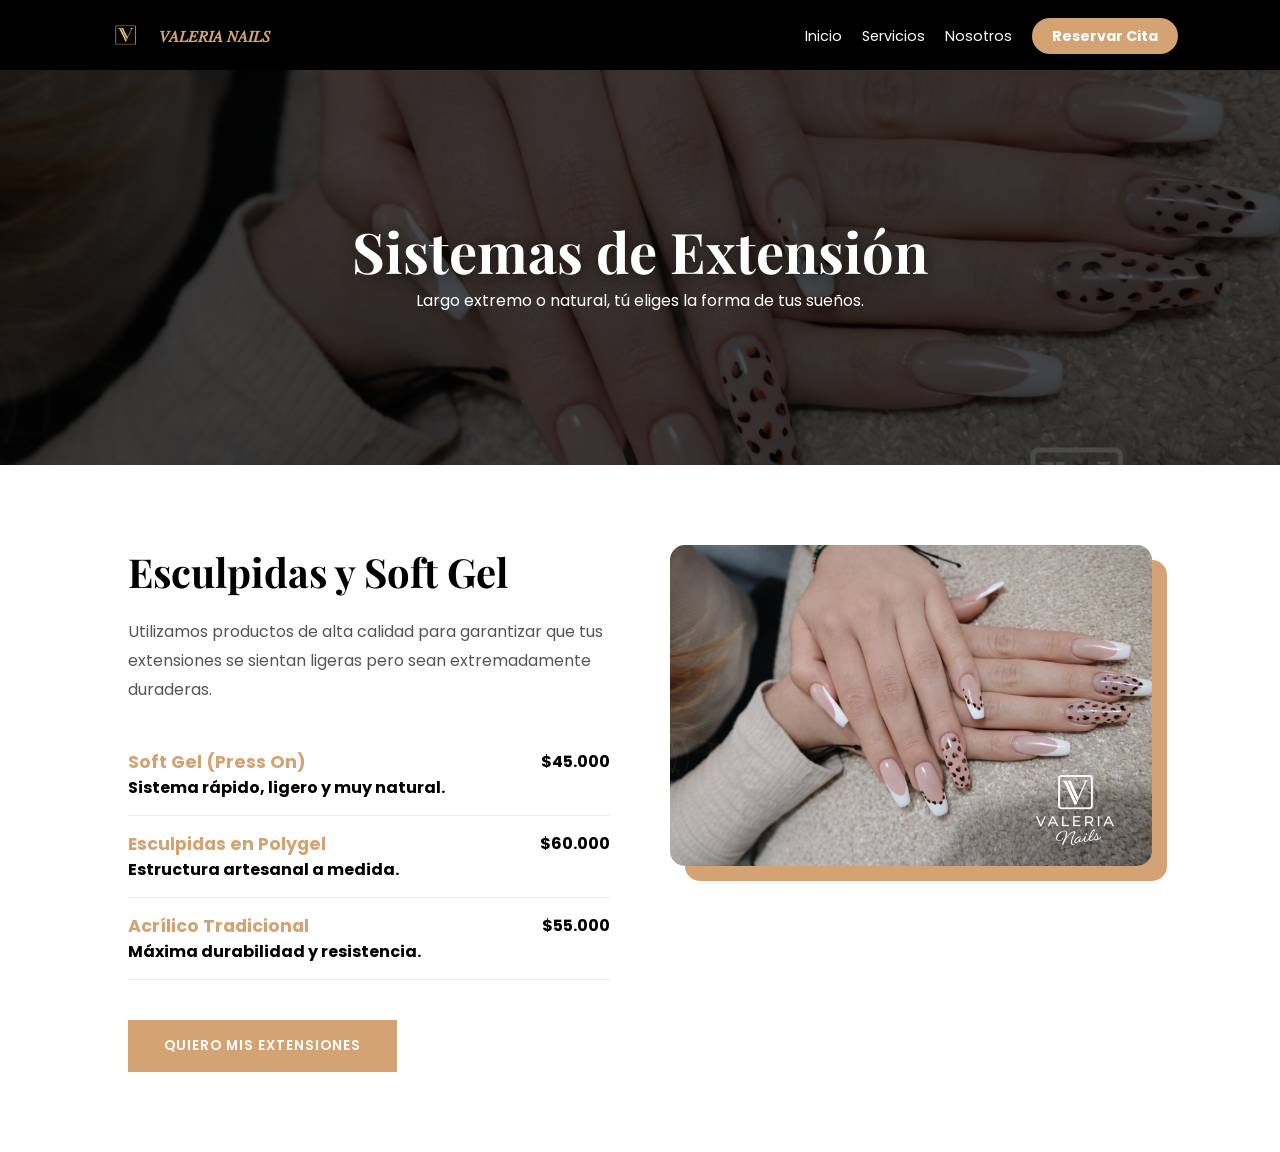
==== extensiones.html @ e7d4e642 "Add files via upload" ====
<!DOCTYPE html>
<html lang="es">
<head>
    <meta charset="UTF-8">
    <meta name="viewport" content="width=device-width, initial-scale=1.0">
    <title>Sistemas de Extensión | Valeria Nails</title>
    <link rel="stylesheet" href="css/style.css">
    <link href="https://fonts.googleapis.com/css2?family=Playfair+Display:wght@700&family=Poppins:wght@300;400;600&display=swap" rel="stylesheet">
</head>
<body>
    <nav class="navbar">
        <div class="logo-container">
            <img src="logo.png" alt="Logo" class="logo-img">
            <div class="logo-text">𝑉𝐴𝐿𝐸𝑅𝐼𝐴 𝑁𝐴𝐼𝐿𝑆</div>
        </div>
        <ul class="nav-links">
            <li><a href="index.html">Inicio</a></li>
            <li><a href="index.html#servicios">Servicios</a></li>
            <li><a href="nosotros.html">Nosotros</a></li>
            <li><a href="https://wa.me/TU_NUMERO" class="btn-cita">Reservar Cita</a></li>
        </ul>
    </nav>

    <header class="service-header-simple" style="background-image: linear-gradient(rgba(0,0,0,0.7), rgba(0,0,0,0.7)), url('manos y logo.jpeg');">
        <h1>Sistemas de Extensión</h1>
        <p>Largo extremo o natural, tú eliges la forma de tus sueños.</p>
    </header>

    <main class="detail-content">
        <div class="detail-text">
            <h2>Esculpidas y Soft Gel</h2>
            <p>Utilizamos productos de alta calidad para garantizar que tus extensiones se sientan ligeras pero sean extremadamente duraderas.</p>
            
            <ul class="price-box">
                <li><span><strong>Soft Gel (Press On)</strong><br>Sistema rápido, ligero y muy natural.</span> <span>$45.000</span></li>
                <li><span><strong>Esculpidas en Polygel</strong><br>Estructura artesanal a medida.</span> <span>$60.000</span></li>
                <li><span><strong>Acrílico Tradicional</strong><br>Máxima durabilidad y resistencia.</span> <span>$55.000</span></li>
            </ul>

            <a href="https://wa.me/TU_NUMERO" class="btn-hero-primary">Quiero mis Extensiones</a>
        </div>
        <div class="detail-img-container">
            <img src="manos y logo.jpeg" alt="Extensiones Detalle">
        </div>
    </main>
</body>
</html>
---- css/style.css ----
/* =========================================
   1. RESET Y BASES
   ========================================= */
* { 
    margin: 0; 
    padding: 0; 
    box-sizing: border-box; 
    font-family: 'Poppins', sans-serif; 
}

html { 
    scroll-behavior: smooth; 
}

body { 
    background: #fff; 
    overflow-x: hidden; 
}

/* =========================================
   2. NAVBAR (MENÚ FIJO)
   ========================================= */
.navbar {
    position: fixed; 
    top: 0; 
    width: 100%;
    display: flex; 
    justify-content: space-between; 
    align-items: center;
    padding: 15px 8%; 
    background: #000; 
    z-index: 2000;
}

.logo-container { display: flex; align-items: center; gap: 10px; }
.logo-img { height: 40px; }
.logo-text { 
    font-family: 'Playfair Display', serif; 
    color: #d4a373; 
    font-weight: bold; 
}

.nav-links { display: flex; list-style: none; gap: 20px; align-items: center; }
.nav-links a { 
    text-decoration: none; 
    color: #fff; 
    font-size: 0.9rem; 
    transition: 0.3s;
}

.nav-links a:hover { color: #d4a373; }

.btn-cita { 
    background: #d4a373; 
    padding: 8px 20px; 
    border-radius: 50px; 
    font-weight: bold; 
    color: #fff !important;
    transition: 0.3s; 
}

.btn-cita:hover { 
    background: #fff; 
    color: #000 !important; 
}

/* =========================================
   3. HERO (INICIO CON IMAGEN - INDEX)
   ========================================= */
.hero {
    height: 100vh;
    width: 100%;
    background: linear-gradient(rgba(0, 0, 0, 0.65), rgba(0, 0, 0, 0.65)), 
                url('../manos y logo.jpeg'); 
    background-size: cover;
    background-position: center;
    background-attachment: fixed; 
    display: flex;
    justify-content: center;
    align-items: center;
    text-align: center;
    color: #fff;
}

.hero-content {
    max-width: 900px;
    padding: 0 20px;
    animation: fadeInHero 1.5s ease-out;
}

.hero-logo-central {
    width: 200px;
    margin-bottom: 25px;
    filter: drop-shadow(0 0 15px rgba(212, 163, 115, 0.5));
}

.hero h1 {
    font-family: 'Playfair Display', serif;
    font-size: 4rem;
    margin-bottom: 15px;
    text-shadow: 2px 2px 10px rgba(0,0,0,0.5);
}

.hero p {
    color: #d4a373;
    letter-spacing: 4px;
    text-transform: uppercase;
    font-size: 1.1rem;
    margin-bottom: 35px;
    font-weight: 400;
}

.hero-btns {
    display: flex;
    gap: 20px;
    justify-content: center;
}

.btn-hero-primary {
    background: #d4a373;
    color: #fff;
    padding: 15px 35px;
    text-decoration: none;
    font-weight: 600;
    text-transform: uppercase;
    font-size: 0.85rem;
    letter-spacing: 1px;
    transition: 0.3s ease;
    border: 1px solid #d4a373;
    display: inline-block;
}

.btn-hero-primary:hover {
    background: transparent;
    color: #d4a373;
}

.btn-hero-secondary {
    background: transparent;
    color: #fff;
    padding: 15px 35px;
    text-decoration: none;
    font-weight: 600;
    text-transform: uppercase;
    font-size: 0.85rem;
    letter-spacing: 1px;
    border: 1px solid #fff;
    transition: 0.3s ease;
}

.btn-hero-secondary:hover {
    background: #fff;
    color: #000;
}

/* =========================================
   4. SECCIÓN SERVICIOS (TARJETAS)
   ========================================= */
.services-section { 
    padding: 100px 8%; 
    background: #fff; 
    text-align: center; 
}

.services-header { margin-bottom: 50px; }
.services-header h2 { font-family: 'Playfair Display', serif; font-size: 3rem; }
.services-header span { 
    color: #d4a373; 
    text-transform: uppercase; 
    letter-spacing: 3px; 
    font-size: 0.8rem; 
    font-weight: 600;
}

.categories-container {
    display: flex; 
    gap: 25px; 
    justify-content: center; 
    flex-wrap: wrap;
}

.category-card {
    position: relative; 
    width: 320px; 
    height: 450px;
    border-radius: 15px; 
    overflow: hidden;
    background-size: cover; 
    background-position: center;
    cursor: pointer; 
    transition: transform 0.4s ease;
    display: block; /* Asegura que el enlace ocupe toda la tarjeta */
}

.category-card:hover { transform: translateY(-10px); }

.category-overlay {
    position: absolute; 
    bottom: 0; 
    width: 100%; 
    height: 100%;
    background: linear-gradient(transparent, rgba(0,0,0,0.9));
    display: flex; 
    flex-direction: column; 
    justify-content: flex-end;
    padding: 30px; 
    transition: 0.5s ease;
}

.category-card:hover .category-overlay {
    background: rgba(0, 0, 0, 0.85);
    backdrop-filter: blur(4px);
    justify-content: center;
}

.category-info h3 { 
    font-family: 'Playfair Display', serif; 
    color: #d4a373; 
    font-size: 1.8rem; 
}

.category-info p { 
    color: #fff; 
    font-size: 0.9rem; 
    margin-bottom: 10px; 
}

.view-more { 
    color: #d4a373; 
    font-weight: bold; 
    font-size: 0.7rem; 
    text-transform: uppercase; 
}

.category-details {
    max-height: 0; 
    opacity: 0; 
    overflow: hidden; 
    transition: 0.5s ease;
}

.category-card:hover .category-details {
    max-height: 300px; 
    opacity: 1; 
    margin-top: 20px;
}

.category-details ul { list-style: none; text-align: left; }
.category-details ul li {
    color: #fff; 
    font-size: 0.85rem; 
    margin-bottom: 10px;
    border-left: 2px solid #d4a373; 
    padding-left: 10px;
}

/* =========================================
   5. PÁGINAS DE DETALLE DE SERVICIO (NUEVO)
   ========================================= */
.service-header-simple {
    height: 45vh;
    background-size: cover;
    background-position: center;
    display: flex;
    flex-direction: column;
    justify-content: center;
    align-items: center;
    color: #fff;
    text-align: center;
    margin-top: 60px;
}

.service-header-simple h1 { 
    font-family: 'Playfair Display', serif; 
    font-size: 3.5rem; 
    text-shadow: 2px 2px 15px rgba(0,0,0,0.5);
}

.detail-content { 
    padding: 80px 10%; 
    display: grid; 
    grid-template-columns: 1fr 1fr; 
    gap: 60px; 
    background: #fff;
}

.detail-text h2 { 
    font-family: 'Playfair Display', serif; 
    font-size: 2.5rem; 
    margin-bottom: 20px; 
    color: #000;
}

.detail-text p { 
    color: #555; 
    line-height: 1.8; 
    margin-bottom: 30px; 
}

.price-box { 
    list-style: none; 
    margin-bottom: 40px; 
}

.price-box li { 
    display: flex; 
    justify-content: space-between; 
    padding: 15px 0; 
    border-bottom: 1px solid #eee; 
}

.price-box li strong { color: #d4a373; font-size: 1.1rem; }
.price-box li span { font-weight: bold; color: #000; }

.detail-img-container img { 
    width: 100%; 
    border-radius: 15px; 
    box-shadow: 15px 15px 0px #d4a373; 
}

/* =========================================
   6. RESPONSIVO Y ANIMACIONES
   ========================================= */
@keyframes fadeInHero {
    from { opacity: 0; transform: translateY(20px); }
    to { opacity: 1; transform: translateY(0); }
}

@media (max-width: 768px) {
    .hero h1 { font-size: 2.5rem; }
    .hero-btns { flex-direction: column; gap: 10px; align-items: center; }
    .btn-hero-primary, .btn-hero-secondary { width: 80%; text-align: center; }
    .nav-links { display: none; }
    .detail-content { grid-template-columns: 1fr; text-align: center; }
    .price-box li { flex-direction: column; gap: 5px; }
}
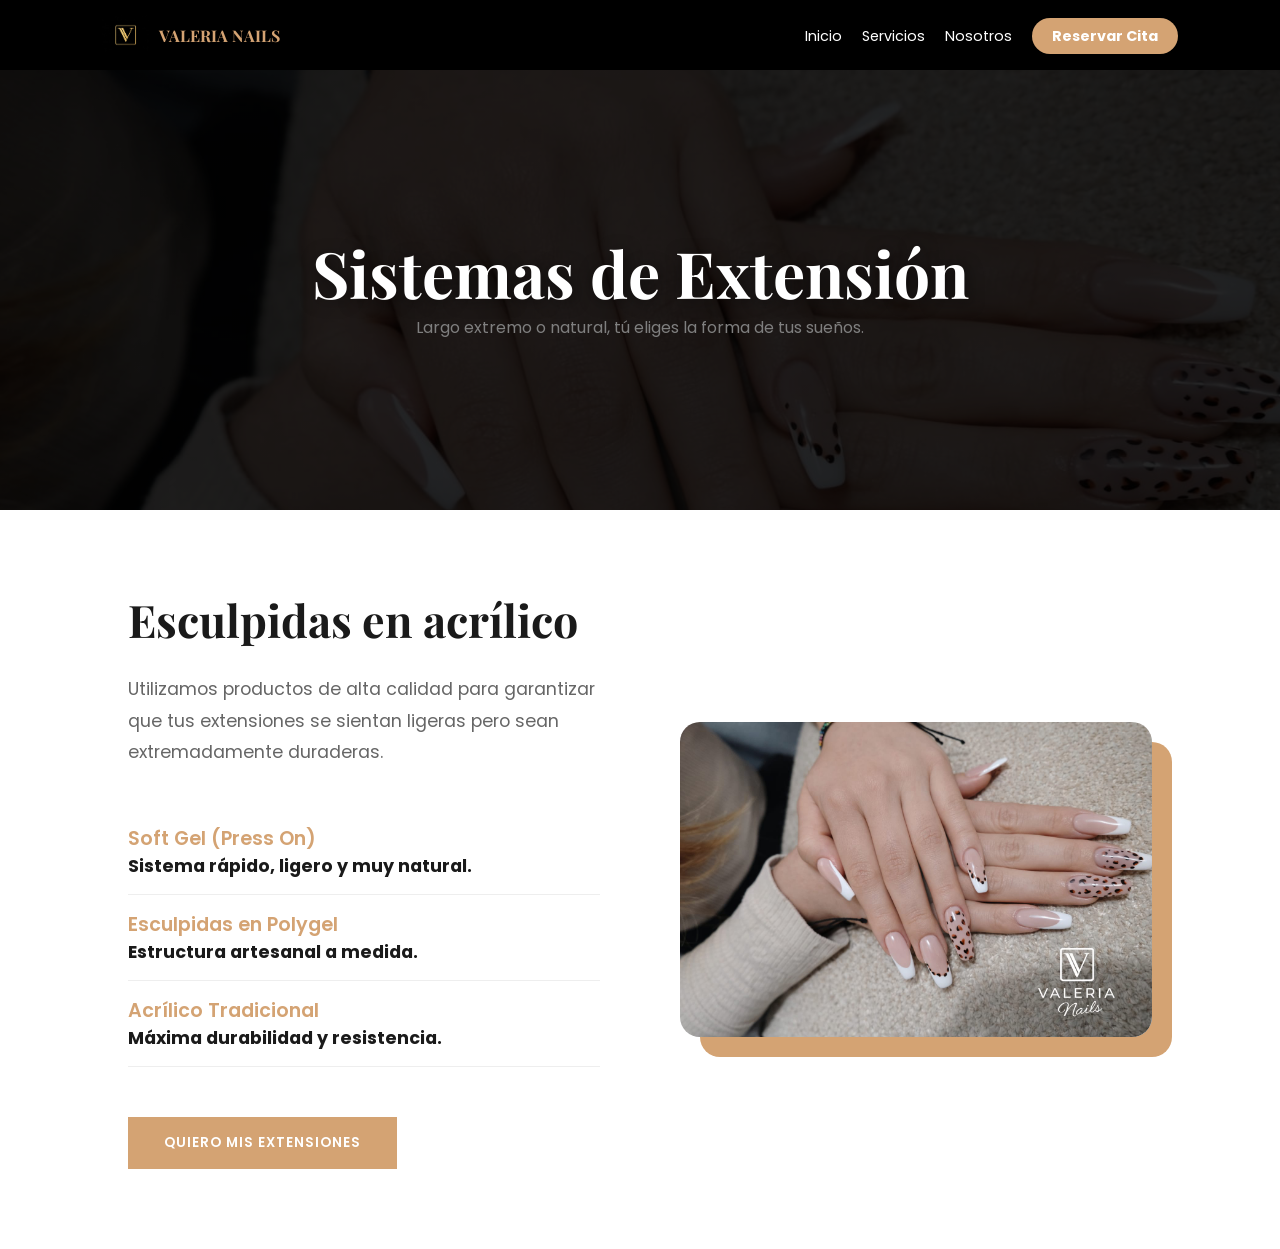
==== commit f4501652: "Add files via upload" ====
--- a/extensiones.html
+++ b/extensiones.html
@@ -11,7 +11,7 @@
     <nav class="navbar">
         <div class="logo-container">
             <img src="logo.png" alt="Logo" class="logo-img">
-            <div class="logo-text">𝑉𝐴𝐿𝐸𝑅𝐼𝐴 𝑁𝐴𝐼𝐿𝑆</div>
+            <div class="logo-text">VALERIA NAILS</div>
         </div>
         <ul class="nav-links">
             <li><a href="index.html">Inicio</a></li>
@@ -28,17 +28,20 @@
 
     <main class="detail-content">
         <div class="detail-text">
-            <h2>Esculpidas y Soft Gel</h2>
+            <h2>Esculpidas en acrílico</h2>
             <p>Utilizamos productos de alta calidad para garantizar que tus extensiones se sientan ligeras pero sean extremadamente duraderas.</p>
             
             <ul class="price-box">
-                <li><span><strong>Soft Gel (Press On)</strong><br>Sistema rápido, ligero y muy natural.</span> <span>$45.000</span></li>
-                <li><span><strong>Esculpidas en Polygel</strong><br>Estructura artesanal a medida.</span> <span>$60.000</span></li>
-                <li><span><strong>Acrílico Tradicional</strong><br>Máxima durabilidad y resistencia.</span> <span>$55.000</span></li>
+                <li><span><strong>Soft Gel (Press On)</strong><br>Sistema rápido, ligero y muy natural.</span> <span></span></li>
+                <li><span><strong>Esculpidas en Polygel</strong><br>Estructura artesanal a medida.</span> <span></span></li>
+                <li><span><strong>Acrílico Tradicional</strong><br>Máxima durabilidad y resistencia.</span> <span></span></li>
             </ul>
 
-            <a href="https://wa.me/TU_NUMERO" class="btn-hero-primary">Quiero mis Extensiones</a>
-        </div>
+<a href="https://wa.me/573172884626?text=Hola%20Valeria!%20Vi%20las%20Extensiones%20en%20tu%20página%20y%20quiero%20lucir%20unas%20uñas%20largas%20" 
+   target="_blank" 
+   class="btn-hero-primary">
+   Quiero mis Extensiones
+</a>        </div>
         <div class="detail-img-container">
             <img src="manos y logo.jpeg" alt="Extensiones Detalle">
         </div>
--- a/css/style.css
+++ b/css/style.css
@@ -1,3 +1,5 @@
+
+
 /* =========================================
    1. RESET Y BASES
    ========================================= */
@@ -86,12 +88,6 @@
     max-width: 900px;
     padding: 0 20px;
     animation: fadeInHero 1.5s ease-out;
-}
-
-.hero-logo-central {
-    width: 200px;
-    margin-bottom: 25px;
-    filter: drop-shadow(0 0 15px rgba(212, 163, 115, 0.5));
 }
 
 .hero h1 {
@@ -189,7 +185,7 @@
     background-position: center;
     cursor: pointer; 
     transition: transform 0.4s ease;
-    display: block; /* Asegura que el enlace ocupe toda la tarjeta */
+    display: block;
 }
 
 .category-card:hover { transform: translateY(-10px); }
@@ -255,82 +251,413 @@
 }
 
 /* =========================================
-   5. PÁGINAS DE DETALLE DE SERVICIO (NUEVO)
-   ========================================= */
+   5. CONTACTO (ESTILO TECH/HACKER)
+   ========================================= */
+
+/* Estilos comunes para las tarjetas sociales */
+.social-card {
+    display: flex;
+    flex-direction: column;
+    align-items: center;
+    width: 250px;
+    padding: 30px;
+    background: #fdfaf7;
+    border: 1px solid #eee;
+    text-decoration: none;
+    transition: all 0.4s cubic-bezier(0.175, 0.885, 0.32, 1.275);
+    position: relative;
+    overflow: hidden;
+}
+
+.social-icon {
+    position: relative;
+    width: 60px;
+    height: 60px;
+    margin-bottom: 15px;
+    z-index: 1;
+    display: flex;
+    align-items: center;
+    justify-content: center;
+}
+
+/* --- WHATSAPP ESPECÍFICO --- */
+.social-icon img {
+    width: 100%;
+    filter: grayscale(100%);
+    transition: 0.4s;
+}
+
+.scan-ring {
+    position: absolute;
+    top: 50%; left: 50%;
+    transform: translate(-50%, -50%);
+    width: 100%; height: 100%;
+    border: 2px solid #25d366;
+    border-radius: 50%;
+    opacity: 0;
+    pointer-events: none;
+}
+
+.whatsapp-tech:hover {
+    background: #000;
+    border-color: #25d366;
+    transform: scale(1.05);
+}
+
+.whatsapp-tech:hover .social-icon img {
+    filter: grayscale(0%);
+    transform: rotate(360deg);
+}
+
+.whatsapp-tech:hover h3 { color: #25d366; }
+.whatsapp-tech:hover p { color: #fff; }
+.whatsapp-tech:hover .scan-ring { animation: techPulse 1.5s infinite; opacity: 1; }
+
+/* --- VSCO ESPECÍFICO --- */
+.vsco-logo-svg {
+    width: 100%;
+    height: 100%;
+    color: #333; /* Color inicial oscuro */
+    transition: 0.5s cubic-bezier(0.4, 0, 0.2, 1);
+}
+
+.scan-ring-vsco {
+    position: absolute;
+    top: 50%; left: 50%;
+    transform: translate(-50%, -50%);
+    width: 100%; height: 100%;
+    border: 2px solid #d4a373;
+    border-radius: 50%;
+    opacity: 0;
+    pointer-events: none;
+}
+
+.vsco-tech:hover {
+    background: #000;
+    border-color: #d4a373;
+    transform: scale(1.05);
+}
+
+.vsco-tech:hover .vsco-logo-svg {
+    color: #d4a373; /* Cambia a dorado */
+    transform: rotate(90deg) scale(1.1);
+}
+
+.vsco-tech:hover h3 { color: #d4a373; }
+.vsco-tech:hover p { color: #fff; }
+.vsco-tech:hover .scan-ring-vsco { animation: techPulse 1.5s infinite; opacity: 1; }
+
+/* =========================================
+   6. ANIMACIONES Y RESPONSIVO
+   ========================================= */
+@keyframes techPulse {
+    0% { width: 60px; height: 60px; opacity: 1; }
+    100% { width: 120px; height: 120px; opacity: 0; }
+}
+
+@keyframes fadeInHero {
+    from { opacity: 0; transform: translateY(20px); }
+    to { opacity: 1; transform: translateY(0); }
+}
+
+@media (max-width: 768px) {
+    .hero h1 { font-size: 2.5rem; }
+    .hero-btns { flex-direction: column; gap: 10px; align-items: center; }
+    .nav-links { display: none; }
+    .social-grid { flex-direction: column; align-items: center; }
+}
+
+/* =========================================
+   7. ESTILOS PARA PÁGINAS DE DETALLE (SERVICIOS)
+   ========================================= */
+
+/* Cabecera simple para las subpáginas */
 .service-header-simple {
-    height: 45vh;
+    height: 50vh;
+    width: 100%;
     background-size: cover;
     background-position: center;
+    background-attachment: fixed;
     display: flex;
     flex-direction: column;
     justify-content: center;
     align-items: center;
     color: #fff;
     text-align: center;
-    margin-top: 60px;
+    margin-top: 60px; /* Espacio para la navbar fija */
+    position: relative;
+}
+
+.service-header-simple::before {
+    content: '';
+    position: absolute;
+    inset: 0;
+    background: rgba(0, 0, 0, 0.5); /* Oscurece la imagen de cabecera */
 }
 
 .service-header-simple h1 { 
+    position: relative;
     font-family: 'Playfair Display', serif; 
-    font-size: 3.5rem; 
+    font-size: 4rem; 
     text-shadow: 2px 2px 15px rgba(0,0,0,0.5);
-}
-
+    z-index: 1;
+}
+
+/* Contenedor principal de detalles */
 .detail-content { 
     padding: 80px 10%; 
     display: grid; 
-    grid-template-columns: 1fr 1fr; 
-    gap: 60px; 
+    grid-template-columns: 1fr 1fr; /* Divide en dos columnas */
+    gap: 80px; 
     background: #fff;
+    align-items: center;
 }
 
 .detail-text h2 { 
     font-family: 'Playfair Display', serif; 
-    font-size: 2.5rem; 
-    margin-bottom: 20px; 
-    color: #000;
+    font-size: 2.8rem; 
+    margin-bottom: 25px; 
+    color: #1a1a1a;
 }
 
 .detail-text p { 
-    color: #555; 
+    color: #666; 
+    font-size: 1.1rem;
     line-height: 1.8; 
-    margin-bottom: 30px; 
-}
-
+    margin-bottom: 40px; 
+}
+
+/* Tabla de precios elegante */
 .price-box { 
     list-style: none; 
-    margin-bottom: 40px; 
+    margin-bottom: 50px; 
+    padding: 0;
 }
 
 .price-box li { 
     display: flex; 
     justify-content: space-between; 
-    padding: 15px 0; 
+    padding: 18px 0; 
     border-bottom: 1px solid #eee; 
-}
-
-.price-box li strong { color: #d4a373; font-size: 1.1rem; }
-.price-box li span { font-weight: bold; color: #000; }
+    transition: 0.3s;
+}
+
+.price-box li:hover {
+    padding-left: 10px;
+    border-bottom-color: #d4a373;
+}
+
+.price-box li strong { 
+    color: #d4a373; 
+    font-size: 1.2rem; 
+    font-weight: 600;
+}
+
+.price-box li span { 
+    font-weight: 700; 
+    color: #1a1a1a; 
+    font-size: 1.1rem;
+}
+
+/* Contenedor de la imagen lateral */
+.detail-img-container {
+    position: relative;
+}
 
 .detail-img-container img { 
     width: 100%; 
-    border-radius: 15px; 
-    box-shadow: 15px 15px 0px #d4a373; 
-}
-
-/* =========================================
-   6. RESPONSIVO Y ANIMACIONES
-   ========================================= */
-@keyframes fadeInHero {
-    from { opacity: 0; transform: translateY(20px); }
-    to { opacity: 1; transform: translateY(0); }
-}
-
+    border-radius: 20px; 
+    box-shadow: 20px 20px 0px #d4a373; /* Cuadro dorado decorativo */
+    display: block;
+    object-fit: cover;
+}
+
+/* Botón de agendar dentro de la página de servicio */
+.btn-agendar-servicio {
+    display: inline-block;
+    background: #000;
+    color: #fff;
+    padding: 15px 40px;
+    text-decoration: none;
+    font-weight: 600;
+    border-radius: 5px;
+    transition: 0.3s;
+    text-transform: uppercase;
+    letter-spacing: 2px;
+}
+
+.btn-agendar-servicio:hover {
+    background: #d4a373;
+    transform: translateY(-3px);
+}
+
+/* Ajustes para móviles */
+@media (max-width: 968px) {
+    .detail-content { 
+        grid-template-columns: 1fr; /* Una sola columna en celular */
+        text-align: center; 
+        gap: 40px;
+    }
+    
+    .price-box li {
+        flex-direction: row;
+    }
+    
+    .service-header-simple h1 {
+        font-size: 2.5rem;
+    }
+
+    .detail-img-container img {
+        box-shadow: 10px 10px 0px #d4a373;
+    }
+}
+
+/* =========================================
+   ESTILO DE TEXTO ENRIQUECIDO (BOLD STYLE)
+   ========================================= */
+.price-box li {
+    display: flex;
+    justify-content: space-between;
+    align-items: flex-start;
+    padding: 15px 0;
+    border-bottom: 1px solid #eee;
+}
+
+.service-info {
+    display: flex;
+    flex-direction: column;
+    text-align: left;
+    max-width: 85%;
+}
+
+/* Título con negrilla máxima y color negro */
+.service-info strong {
+    color: #000;
+    font-weight: 700; /* Negrilla intensa */
+    font-size: 1.2rem;
+    line-height: 1.2;
+    margin-bottom: 3px;
+    display: block;
+}
+
+/* Descripción con estilo semi-bold para que no pierda fuerza */
+.service-info p {
+    color: #000000; /* Un gris casi negro para mantener la elegancia */
+    font-weight: 600; /* Negrilla media para que se vea robusto pero legible */
+    font-size: 0.95rem;
+    line-height: 1.4;
+    margin: 0;
+}
+
+/* Espaciado entre párrafos en Dipping System */
+.service-info p + p {
+    margin-top: 4px;
+}
+
+/* =========================================
+   PIE DE PÁGINA (FOOTER)
+   ========================================= */
+.main-footer {
+    background-color: #000;
+    color: #fff;
+    padding: 60px 8% 20px;
+    border-top: 1px solid #d4a373; /* Línea dorada sutil arriba */
+}
+
+.footer-container {
+    display: flex;
+    justify-content: space-between;
+    flex-wrap: wrap;
+    gap: 40px;
+    margin-bottom: 40px;
+}
+
+/* Logo en el footer con la fuente Annabel */
+.logo-annabel {
+    font-family: 'AnnabelCustom', serif;
+    font-size: 1.8rem;
+    color: #d4a373; /* Dorado para que resalte sobre el negro */
+    display: block;
+    margin-bottom: 10px;
+}
+
+.footer-logo p {
+    font-size: 0.9rem;
+    color: #bbb;
+    max-width: 250px;
+}
+
+.footer-links h4, .footer-social h4 {
+    font-family: 'Playfair Display', serif;
+    color: #fff;
+    margin-bottom: 20px;
+    font-size: 1.2rem;
+    text-transform: uppercase;
+    letter-spacing: 2px;
+}
+
+.footer-links ul {
+    list-style: none;
+}
+
+.footer-links ul li {
+    margin-bottom: 10px;
+}
+
+.footer-links ul li a {
+    color: #bbb;
+    text-decoration: none;
+    transition: 0.3s;
+    font-size: 0.9rem;
+}
+
+.footer-links ul li a:hover {
+    color: #d4a373;
+    padding-left: 5px;
+}
+
+.social-icons-footer a {
+    color: #bbb;
+    text-decoration: none;
+    margin-right: 15px;
+    font-size: 0.9rem;
+    transition: 0.3s;
+}
+
+.social-icons-footer a:hover {
+    color: #d4a373;
+}
+
+/* Parte inferior: Derechos Reservados */
+.footer-bottom {
+    text-align: center;
+    padding-top: 30px;
+    border-top: 1px solid #222;
+    font-size: 0.8rem;
+    color: #777;
+}
+
+.footer-bottom span {
+    font-family: 'AnnabelCustom', serif;
+    color: #d4a373;
+    font-size: 1rem;
+}
+
+.design-by {
+    margin-top: 10px;
+    text-transform: uppercase;
+    letter-spacing: 3px;
+    font-size: 0.7rem;
+}
+
+/* Ajuste para móviles */
 @media (max-width: 768px) {
-    .hero h1 { font-size: 2.5rem; }
-    .hero-btns { flex-direction: column; gap: 10px; align-items: center; }
-    .btn-hero-primary, .btn-hero-secondary { width: 80%; text-align: center; }
-    .nav-links { display: none; }
-    .detail-content { grid-template-columns: 1fr; text-align: center; }
-    .price-box li { flex-direction: column; gap: 5px; }
+    .footer-container {
+        flex-direction: column;
+        text-align: center;
+    }
+    
+    .footer-logo p {
+        margin: 0 auto;
+    }
 }
